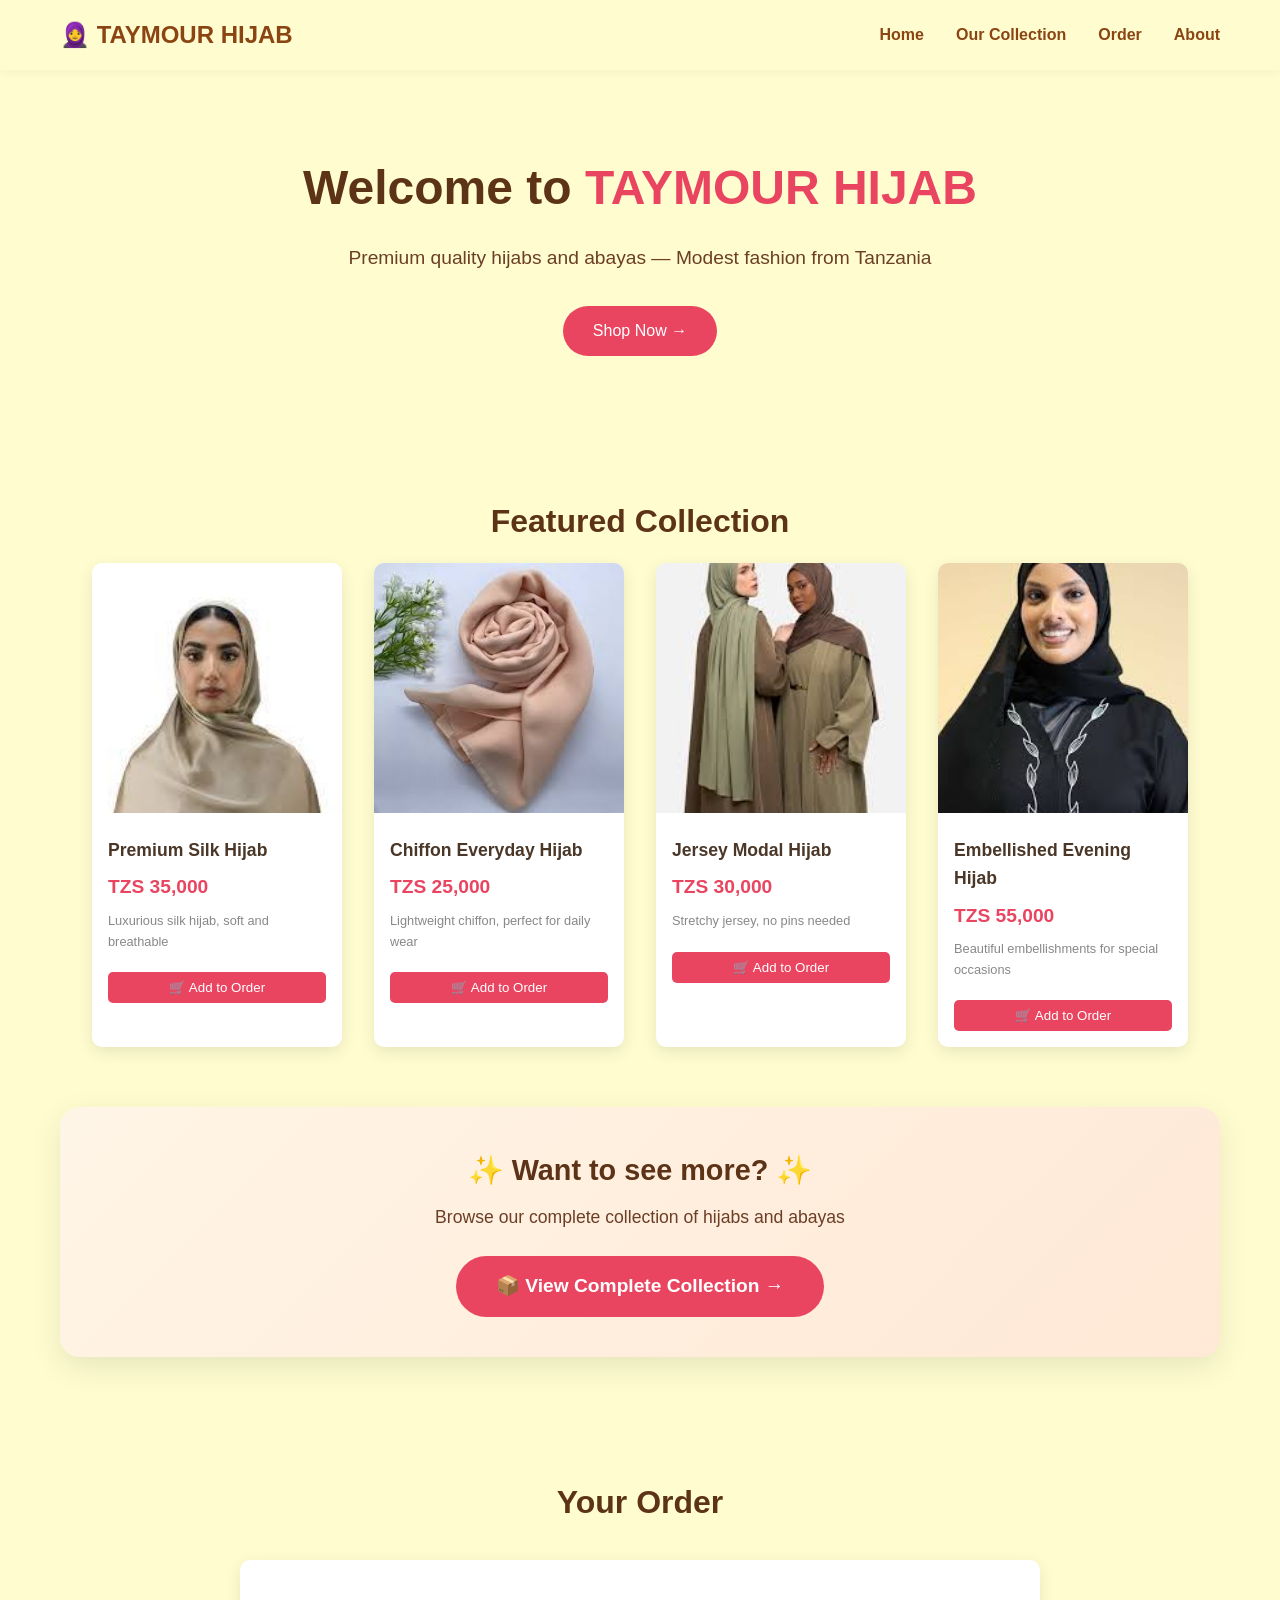
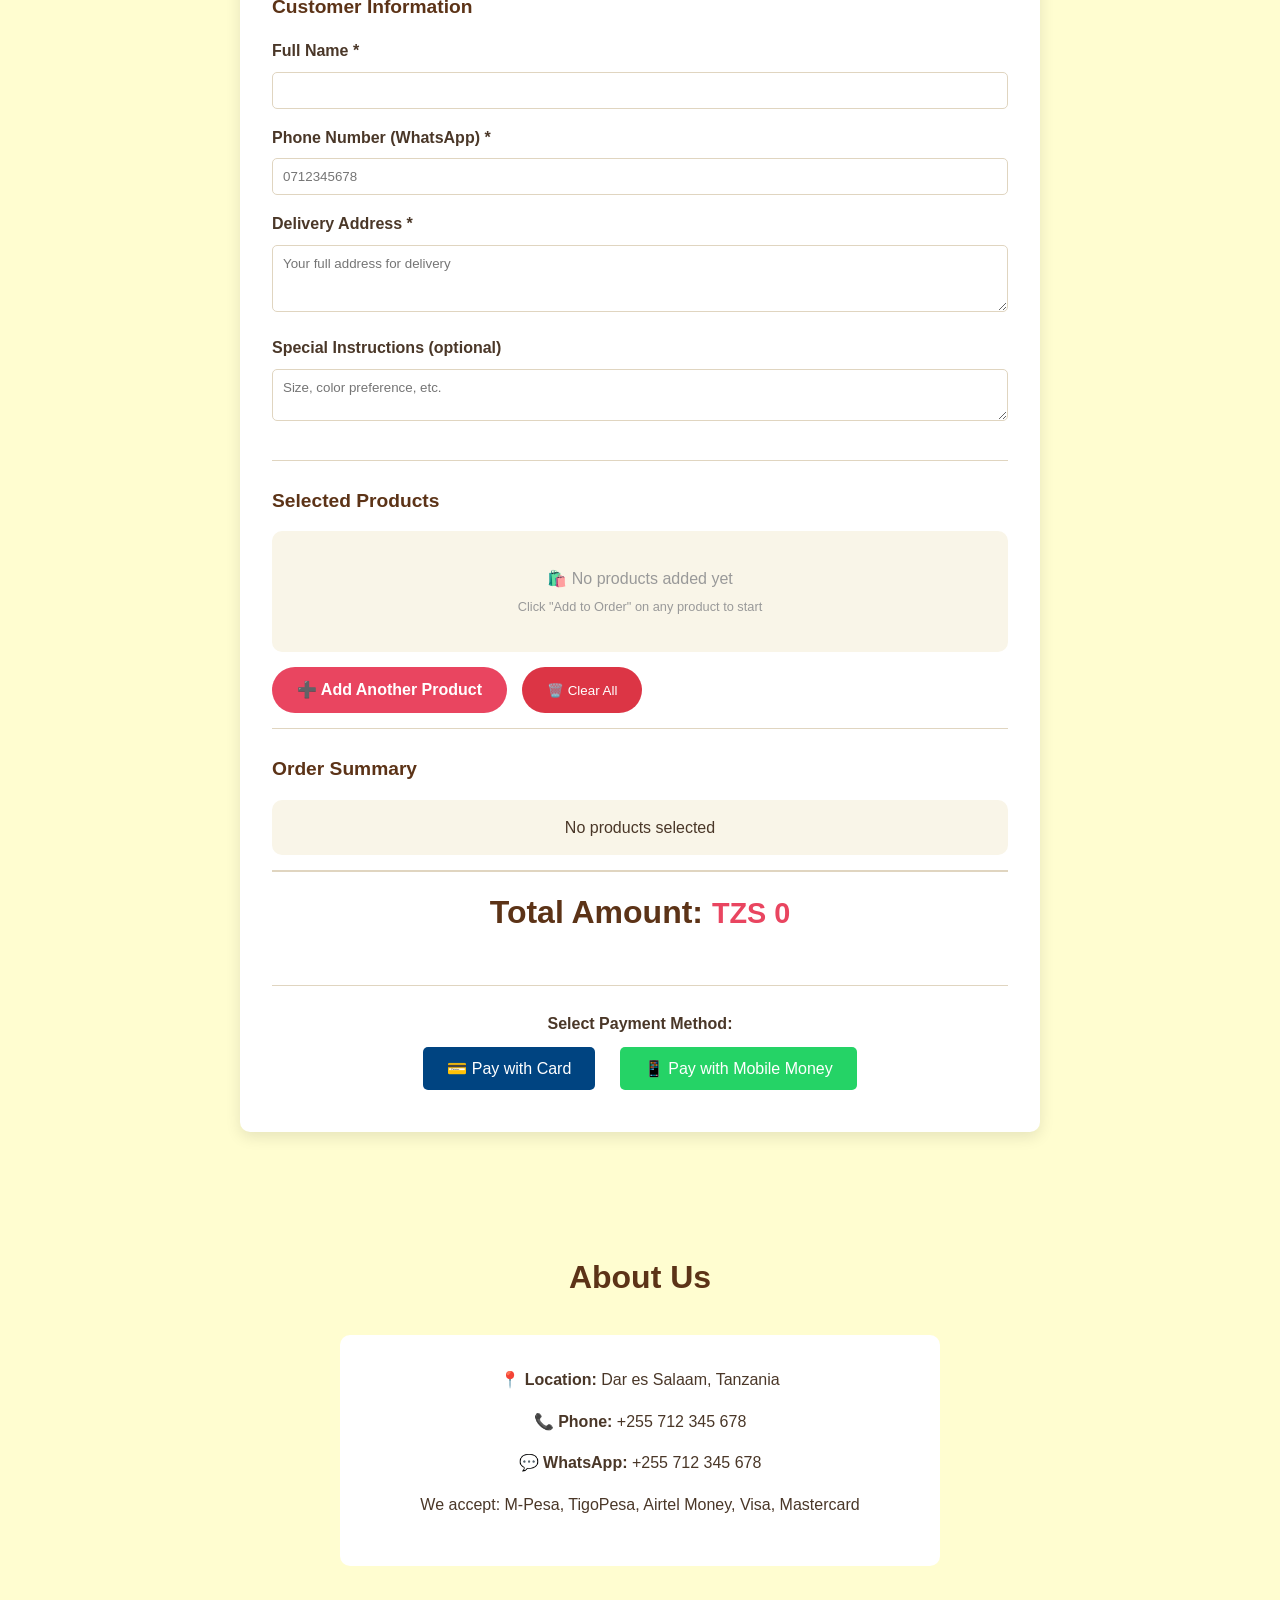
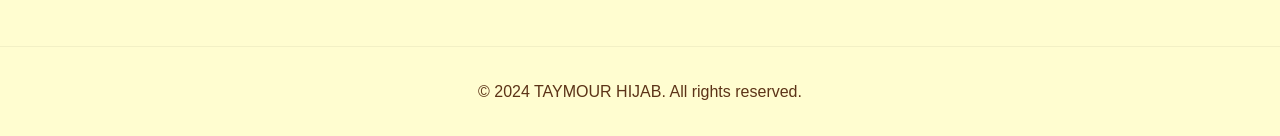
==== index.html @ 764ce85d "Add files via upload Initial upload - TAYMOUR HIJAB website" ====
<!DOCTYPE html>
<html lang="en">
<head>
    <meta charset="UTF-8">
    <meta name="viewport" content="width=device-width, initial-scale=1.0">
    <title>TAYMOUR HIJAB | Premium Hijab & Abaya Collection</title>
    <link rel="stylesheet" href="style.css">
    <!-- Security headers -->
    <meta http-equiv="X-Content-Type-Options" content="nosniff">
    <meta http-equiv="X-Frame-Options" content="DENY">
    <meta name="referrer" content="strict-origin-when-cross-origin">
</head>
<body>

    <nav class="navbar">
        <div class="container">
            <div class="logo">
                <h1>🧕 TAYMOUR HIJAB</h1>
            </div>
            <ul class="nav-links">
                <li><a href="index.html">Home</a></li>
                <li><a href="products.html">Our Collection</a></li>
                <li><a href="#order">Order</a></li>
                <li><a href="#about">About</a></li>
            </ul>
        </div>
    </nav>

    <section id="home" class="hero">
        <div class="container">
            <div class="hero-content">
                <h1>Welcome to <span class="shop-name">TAYMOUR HIJAB</span></h1>
                <p>Premium quality hijabs and abayas — Modest fashion from Tanzania</p>
                <a href="products.html" class="btn-primary">Shop Now →</a>
            </div>
        </div>
    </section>

    <section id="featured" class="products">
        <div class="container">
            <h2>Featured Collection</h2>
            <div class="products-grid" id="productsGrid"></div>
            
            <div class="explore-more-section">
                <div class="explore-more-container">
                    <h3>✨ Want to see more? ✨</h3>
                    <p>Browse our complete collection of hijabs and abayas</p>
                    <a href="products.html" class="btn-explore-large">📦 View Complete Collection →</a>
                </div>
            </div>
        </div>
    </section>

    <section id="order" class="order">
        <div class="container">
            <h2>Your Order</h2>
            <div class="order-container">
                <form id="orderForm" onsubmit="event.preventDefault(); return false;">
                    
                    <div class="form-section">
                        <h3>Customer Information</h3>
                        <div class="form-group">
                            <label>Full Name *</label>
                            <input type="text" id="customerName" required maxlength="100">
                        </div>
                        <div class="form-group">
                            <label>Phone Number (WhatsApp) *</label>
                            <input type="tel" id="customerPhone" placeholder="0712345678" required pattern="[0-9]{10,15}">
                        </div>
                        <div class="form-group">
                            <label>Delivery Address *</label>
                            <textarea id="address" rows="3" placeholder="Your full address for delivery" required maxlength="500"></textarea>
                        </div>
                        <div class="form-group">
                            <label>Special Instructions (optional)</label>
                            <textarea id="notes" rows="2" placeholder="Size, color preference, etc." maxlength="300"></textarea>
                        </div>
                    </div>
                    
                    <div class="form-section">
                        <h3>Selected Products</h3>
                        <div class="products-selector" id="productsSelector">
                            <div class="empty-cart-message">
                                <p>🛍️ No products added yet</p>
                                <p class="small-text">Click "Add to Order" on any product to start</p>
                            </div>
                        </div>
                        <div class="add-more-products-container">
                            <a href="products.html" class="add-more-products-btn">➕ Add Another Product</a>
                            <button type="button" class="clear-order-btn" onclick="clearEntireOrder()">🗑️ Clear All</button>
                        </div>
                    </div>
                    
                    <div class="form-section">
                        <h3>Order Summary</h3>
                        <div id="orderSummary"></div>
                        <div class="grand-total">
                            <h2>Total Amount: <span id="grandTotal">TZS 0</span></h2>
                        </div>
                    </div>
                    
                    <div class="payment-methods">
                        <p><strong>Select Payment Method:</strong></p>
                        <button type="button" onclick="payWithCard()" class="btn-card">💳 Pay with Card</button>
                        <button type="button" onclick="payWithMobileMoney()" class="btn-mobile">📱 Pay with Mobile Money</button>
                    </div>
                </form>
            </div>
        </div>
    </section>

    <section id="about" class="about">
        <div class="container">
            <h2>About Us</h2>
            <div class="about-content">
                <p>📍 <strong>Location:</strong> Dar es Salaam, Tanzania</p>
                <p>📞 <strong>Phone:</strong> +255 712 345 678</p>
                <p>💬 <strong>WhatsApp:</strong> +255 712 345 678</p>
                <p>We accept: M-Pesa, TigoPesa, Airtel Money, Visa, Mastercard</p>
            </div>
        </div>
    </section>

    <footer class="footer">
        <div class="container">
            <p>&copy; 2024 TAYMOUR HIJAB. All rights reserved.</p>
        </div>
    </footer>

    <script src="script.js"></script>
</body>
</html>
---- style.css ----
* {
    margin: 0;
    padding: 0;
    box-sizing: border-box;
}

body {
    background-color: rgb(255, 253, 208);
    font-family: 'Segoe UI', Tahoma, Geneva, Verdana, sans-serif;
    line-height: 1.6;
    color: #4a3728;
}

.container {
    max-width: 1200px;
    margin: 0 auto;
    padding: 0 20px;
}

.navbar {
    background-color: rgb(255, 253, 208);
    padding: 1rem 0;
    position: sticky;
    top: 0;
    box-shadow: 0 2px 10px rgba(0,0,0,0.05);
    z-index: 100;
}

.navbar .container {
    display: flex;
    justify-content: space-between;
    align-items: center;
    flex-wrap: wrap;
}

.logo h1 {
    font-size: 1.5rem;
    color: #8B4513;
}

.nav-links {
    display: flex;
    list-style: none;
    gap: 2rem;
}

.nav-links a {
    color: #8B4513;
    text-decoration: none;
    font-weight: bold;
    transition: color 0.3s;
}

.nav-links a:hover,
.nav-links a.active {
    color: #e94560;
}

.hero {
    text-align: center;
    padding: 80px 20px;
}

.hero h1 {
    font-size: 3rem;
    margin-bottom: 1rem;
    color: #5C3317;
}

.shop-name {
    color: #e94560;
}

.hero p {
    font-size: 1.2rem;
    margin-bottom: 2rem;
    color: #6B3E26;
}

.btn-primary {
    display: inline-block;
    background-color: #e94560;
    color: white;
    padding: 12px 30px;
    text-decoration: none;
    border-radius: 30px;
    transition: transform 0.3s;
    border: none;
    cursor: pointer;
}

.btn-primary:hover {
    transform: scale(1.05);
    background-color: #c7354e;
}

.products, .all-products {
    padding: 60px 20px;
}

.products h2, .page-header h1 {
    text-align: center;
    margin-bottom: 1rem;
    font-size: 2rem;
    color: #5C3317;
}

.page-header p {
    text-align: center;
    color: #6B3E26;
    margin-bottom: 2rem;
}

.products-grid {
    display: flex;
    gap: 2rem;
    justify-content: center;
    flex-wrap: wrap;
}

.product-card {
    background: white;
    border-radius: 10px;
    width: 250px;
    box-shadow: 0 5px 15px rgba(0,0,0,0.1);
    transition: transform 0.3s;
    overflow: hidden;
}

.product-card:hover {
    transform: translateY(-5px);
}

.product-image {
    width: 100%;
    height: 250px;
    object-fit: cover;
}

.product-info {
    padding: 1rem;
}

.product-title {
    font-size: 1.1rem;
    margin-bottom: 0.5rem;
    color: #4a3728;
}

.product-price {
    color: #e94560;
    font-weight: bold;
    font-size: 1.2rem;
    margin-bottom: 0.5rem;
}

.product-desc {
    font-size: 0.8rem;
    color: #888;
    margin-bottom: 10px;
}

.product-btn {
    background-color: #e94560;
    color: white;
    border: none;
    padding: 8px 15px;
    border-radius: 5px;
    cursor: pointer;
    width: 100%;
    margin-top: 10px;
    transition: background-color 0.3s;
}

.product-btn:hover {
    background-color: #c7354e;
}

.explore-more-section {
    margin-top: 60px;
    padding: 40px 20px;
    background: linear-gradient(135deg, #fff5e6 0%, #ffe8d6 100%);
    border-radius: 20px;
    text-align: center;
    box-shadow: 0 10px 30px rgba(0,0,0,0.1);
}

.explore-more-container h3 {
    font-size: 1.8rem;
    color: #5C3317;
    margin-bottom: 10px;
}

.explore-more-container p {
    font-size: 1.1rem;
    color: #6B3E26;
    margin-bottom: 25px;
}

.btn-explore-large {
    display: inline-block;
    background-color: #e94560;
    color: white;
    padding: 15px 40px;
    text-decoration: none;
    border-radius: 50px;
    font-size: 1.2rem;
    font-weight: bold;
    transition: all 0.3s;
}

.btn-explore-large:hover {
    background-color: #c7354e;
    transform: scale(1.05);
}

.order {
    padding: 60px 20px;
}

.order h2 {
    text-align: center;
    margin-bottom: 2rem;
    font-size: 2rem;
    color: #5C3317;
}

.order-container {
    max-width: 800px;
    margin: 0 auto;
    background: white;
    padding: 2rem;
    border-radius: 10px;
    box-shadow: 0 5px 15px rgba(0,0,0,0.1);
}

.form-section {
    margin-bottom: 25px;
    padding-bottom: 15px;
    border-bottom: 1px solid #e0d5c0;
}

.form-section h3 {
    color: #5C3317;
    margin-bottom: 15px;
    font-size: 1.2rem;
}

.form-group {
    margin-bottom: 1rem;
}

.form-group label {
    display: block;
    margin-bottom: 0.5rem;
    font-weight: bold;
    color: #4a3728;
}

.form-group input,
.form-group select,
.form-group textarea {
    width: 100%;
    padding: 10px;
    border: 1px solid #e0d5c0;
    border-radius: 5px;
    font-family: inherit;
}

.products-selector {
    background-color: #f9f5e8;
    padding: 15px;
    border-radius: 10px;
    margin-bottom: 10px;
    min-height: 100px;
}

.empty-cart-message {
    text-align: center;
    color: #999;
    padding: 20px;
}

.empty-cart-message .small-text {
    font-size: 0.8rem;
    margin-top: 5px;
}

.product-info-row {
    display: flex;
    justify-content: space-between;
    align-items: center;
    padding: 12px;
    background: white;
    border-radius: 8px;
    margin-bottom: 10px;
    flex-wrap: wrap;
    gap: 10px;
}

.product-name {
    font-weight: bold;
    color: #4a3728;
    flex: 2;
    min-width: 150px;
}

.product-controls {
    display: flex;
    align-items: center;
    gap: 8px;
}

.qty-btn {
    background-color: #e94560;
    color: white;
    border: none;
    width: 30px;
    height: 30px;
    border-radius: 5px;
    cursor: pointer;
    font-size: 1.1rem;
}

.qty-btn:hover {
    background-color: #c7354e;
}

.qty-value {
    font-weight: bold;
    min-width: 30px;
    text-align: center;
}

.remove-item-btn {
    background-color: #dc3545;
    color: white;
    border: none;
    padding: 5px 10px;
    border-radius: 5px;
    cursor: pointer;
    font-size: 0.8rem;
}

.remove-item-btn:hover {
    background-color: #c82333;
}

.item-total {
    font-weight: bold;
    color: #e94560;
    min-width: 100px;
    text-align: right;
}

.add-more-products-container {
    display: flex;
    gap: 15px;
    margin-top: 15px;
    flex-wrap: wrap;
}

.add-more-products-btn {
    display: inline-block;
    background-color: #e94560;
    color: white;
    padding: 10px 25px;
    text-decoration: none;
    border-radius: 30px;
    font-weight: bold;
}

.add-more-products-btn:hover {
    background-color: #c7354e;
}

.clear-order-btn {
    background-color: #dc3545;
    color: white;
    border: none;
    padding: 10px 25px;
    border-radius: 30px;
    cursor: pointer;
}

#orderSummary {
    background-color: #f9f5e8;
    padding: 15px;
    border-radius: 10px;
    margin: 10px 0;
}

.summary-item {
    display: flex;
    justify-content: space-between;
    padding: 8px 0;
    border-bottom: 1px solid #e0d5c0;
}

.summary-product-name {
    font-weight: bold;
    color: #4a3728;
}

.summary-product-details {
    color: #666;
    font-size: 0.9rem;
}

.summary-product-price {
    color: #e94560;
    font-weight: bold;
}

.grand-total {
    text-align: right;
    margin-top: 15px;
    padding-top: 15px;
    border-top: 2px solid #e0d5c0;
}

#grandTotal {
    color: #e94560;
    font-size: 1.8rem;
}

.payment-methods {
    text-align: center;
    margin-top: 1.5rem;
}

.btn-card, .btn-mobile {
    padding: 12px 24px;
    margin: 10px;
    border: none;
    border-radius: 5px;
    cursor: pointer;
    font-size: 1rem;
}

.btn-card {
    background-color: #004481;
    color: white;
}

.btn-mobile {
    background-color: #25D366;
    color: white;
}

.about {
    padding: 60px 20px;
}

.about h2 {
    text-align: center;
    margin-bottom: 2rem;
    font-size: 2rem;
    color: #5C3317;
}

.about-content {
    text-align: center;
    max-width: 600px;
    margin: 0 auto;
    background: white;
    padding: 2rem;
    border-radius: 10px;
}

.about-content p {
    margin-bottom: 1rem;
}

.page-header {
    text-align: center;
    padding: 60px 20px 30px 20px;
}

.current-order-status {
    background-color: #e94560;
    color: white;
    padding: 10px 20px;
    border-radius: 50px;
    display: inline-block;
    margin: 15px auto;
}

.back-to-order {
    margin-top: 20px;
}

.btn-back-order {
    display: inline-block;
    background-color: #e94560;
    color: white;
    padding: 10px 25px;
    text-decoration: none;
    border-radius: 30px;
}

.cta-section {
    padding: 60px 20px;
    text-align: center;
}

.cta-content {
    background: linear-gradient(135deg, #fff5e6 0%, #ffe8d6 100%);
    padding: 40px;
    border-radius: 20px;
}

.cart-notification {
    position: fixed;
    top: 20px;
    right: 20px;
    z-index: 1000;
    transform: translateX(400px);
    transition: transform 0.3s ease;
}

.cart-notification.show {
    transform: translateX(0);
}

.notification-content {
    background-color: #e94560;
    color: white;
    padding: 12px 24px;
    border-radius: 50px;
    box-shadow: 0 5px 15px rgba(0,0,0,0.2);
    font-weight: bold;
}

.highlight-pulse {
    animation: pulse 0.5s ease;
}

@keyframes pulse {
    0% { box-shadow: 0 0 0 0 rgba(233, 69, 96, 0.4); }
    70% { box-shadow: 0 0 0 20px rgba(233, 69, 96, 0); }
    100% { box-shadow: 0 0 0 0 rgba(233, 69, 96, 0); }
}

.footer {
    background-color: rgb(255, 253, 208);
    text-align: center;
    padding: 2rem;
    color: #5C3317;
    margin-top: 20px;
    border-top: 1px solid rgba(0,0,0,0.05);
}

@media (max-width: 768px) {
    .navbar .container {
        flex-direction: column;
        gap: 1rem;
    }
    
    .nav-links {
        gap: 1rem;
        flex-wrap: wrap;
        justify-content: center;
    }
    
    .hero {
        padding: 60px 20px;
    }
    
    .hero h1 {
        font-size: 2rem;
    }
    
    .product-info-row {
        flex-direction: column;
        align-items: stretch;
    }
    
    .product-controls {
        justify-content: center;
    }
    
    .item-total {
        text-align: center;
    }
    
    .grand-total {
        text-align: center;
    }
    
    .btn-card, .btn-mobile {
        display: block;
        width: 100%;
        margin: 10px 0;
    }
    
    .products-grid {
        gap: 1rem;
    }
    
    .product-card {
        width: 200px;
    }
    
    .product-image {
        height: 200px;
    }
}

@media (max-width: 480px) {
    .product-card {
        width: 100%;
        max-width: 280px;
    }
    
    .order-container, .about-content {
        padding: 1.5rem;
    }
    
    .hero h1 {
        font-size: 1.5rem;
    }
}
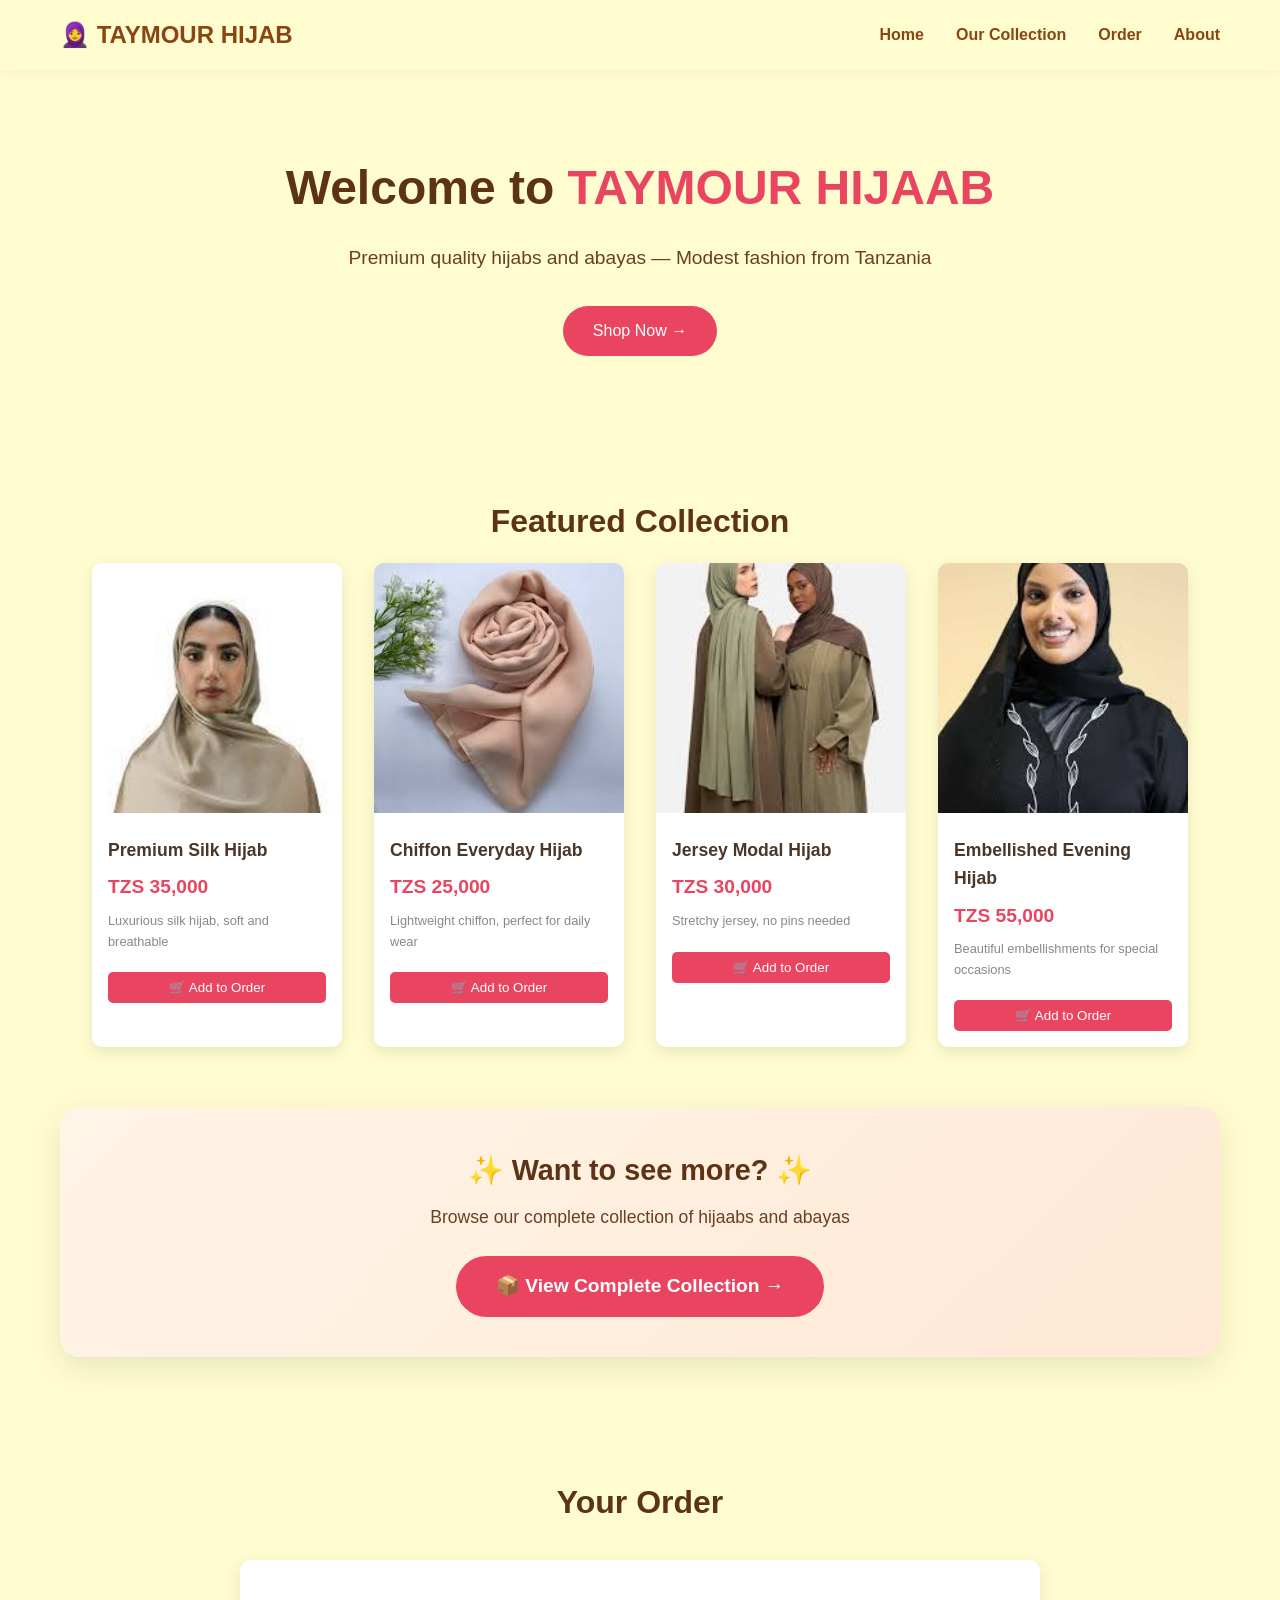
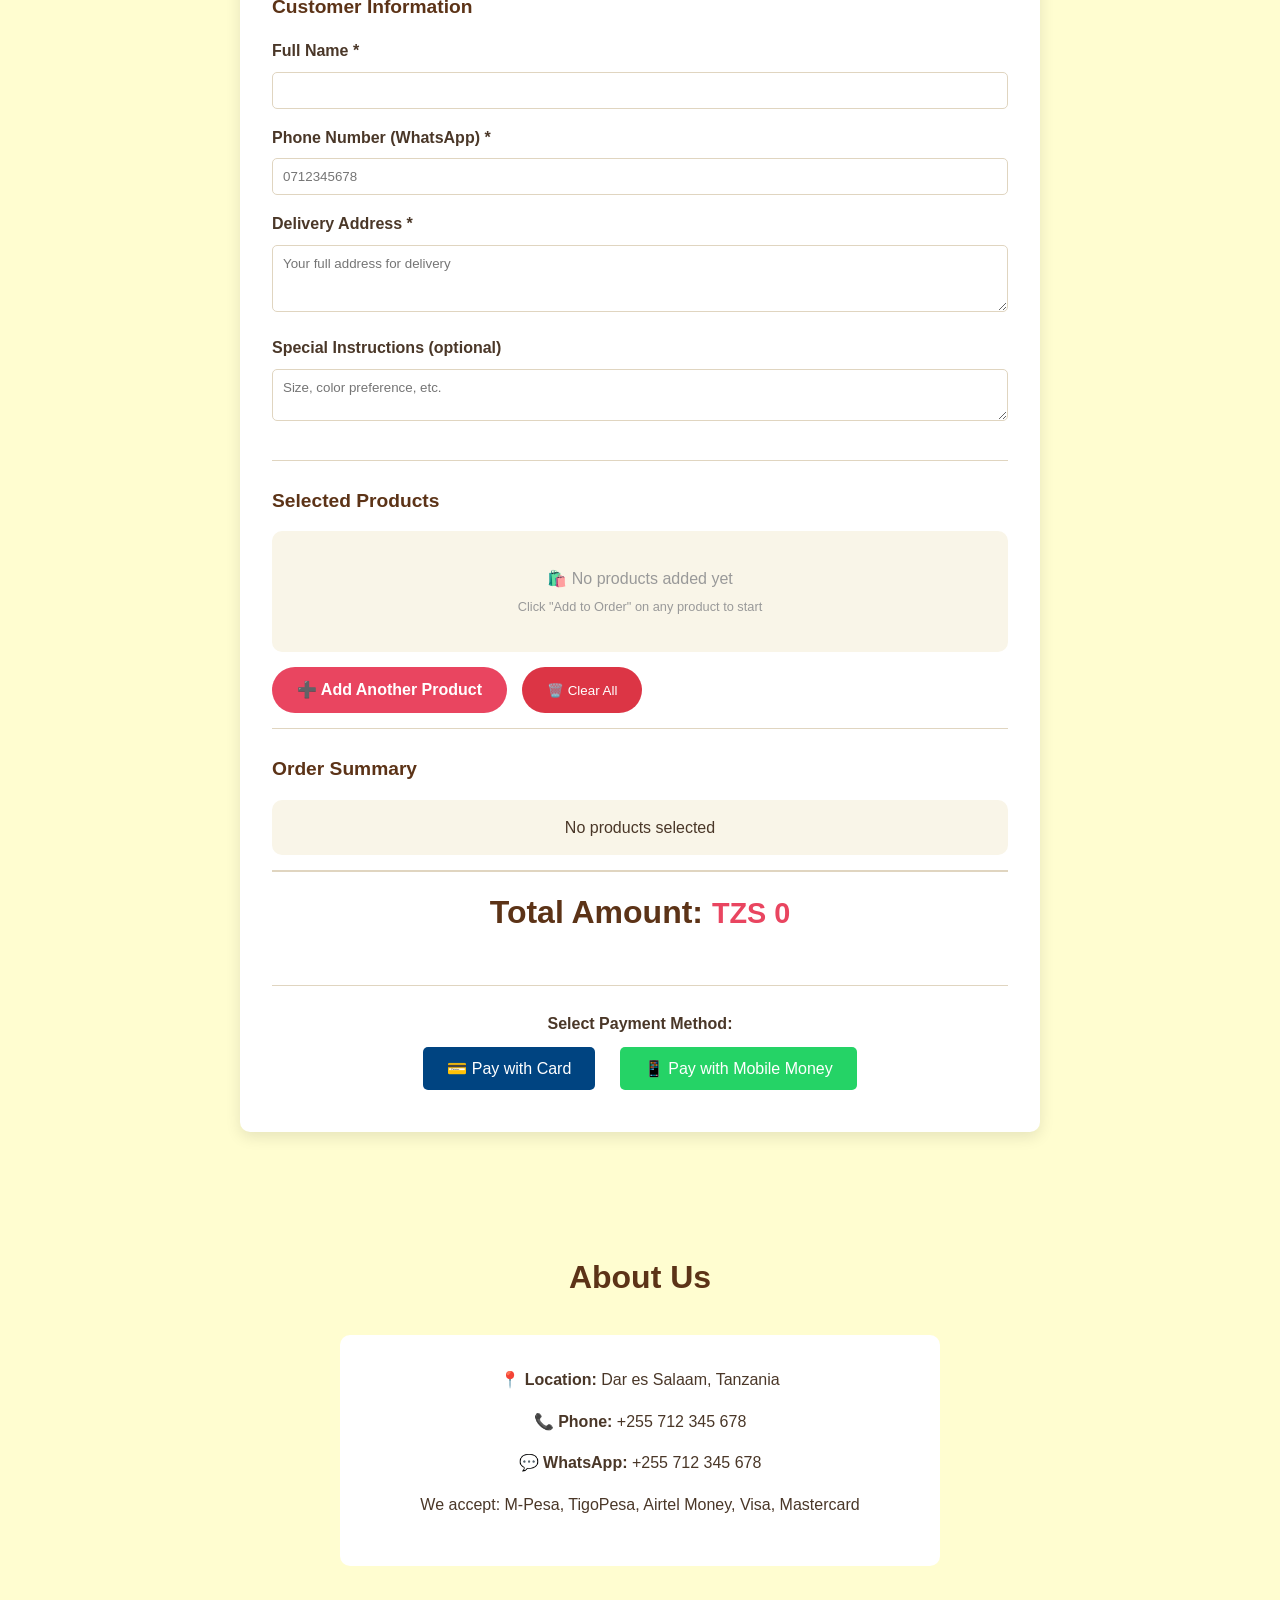
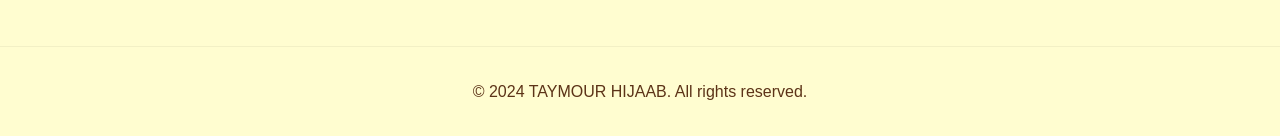
==== commit decfec71: "Update index.html" ====
--- a/index.html
+++ b/index.html
@@ -3,7 +3,7 @@
 <head>
     <meta charset="UTF-8">
     <meta name="viewport" content="width=device-width, initial-scale=1.0">
-    <title>TAYMOUR HIJAB | Premium Hijab & Abaya Collection</title>
+    <title>TAYMOUR HIJAAB | Premium Hijaab & Abaya Collection</title>
     <link rel="stylesheet" href="style.css">
     <!-- Security headers -->
     <meta http-equiv="X-Content-Type-Options" content="nosniff">
@@ -29,7 +29,7 @@
     <section id="home" class="hero">
         <div class="container">
             <div class="hero-content">
-                <h1>Welcome to <span class="shop-name">TAYMOUR HIJAB</span></h1>
+                <h1>Welcome to <span class="shop-name">TAYMOUR HIJAAB</span></h1>
                 <p>Premium quality hijabs and abayas — Modest fashion from Tanzania</p>
                 <a href="products.html" class="btn-primary">Shop Now →</a>
             </div>
@@ -44,7 +44,7 @@
             <div class="explore-more-section">
                 <div class="explore-more-container">
                     <h3>✨ Want to see more? ✨</h3>
-                    <p>Browse our complete collection of hijabs and abayas</p>
+                    <p>Browse our complete collection of hijaabs and abayas</p>
                     <a href="products.html" class="btn-explore-large">📦 View Complete Collection →</a>
                 </div>
             </div>
@@ -123,10 +123,10 @@
 
     <footer class="footer">
         <div class="container">
-            <p>&copy; 2024 TAYMOUR HIJAB. All rights reserved.</p>
+            <p>&copy; 2024 TAYMOUR HIJAAB. All rights reserved.</p>
         </div>
     </footer>
 
     <script src="script.js"></script>
 </body>
-</html>+</html>
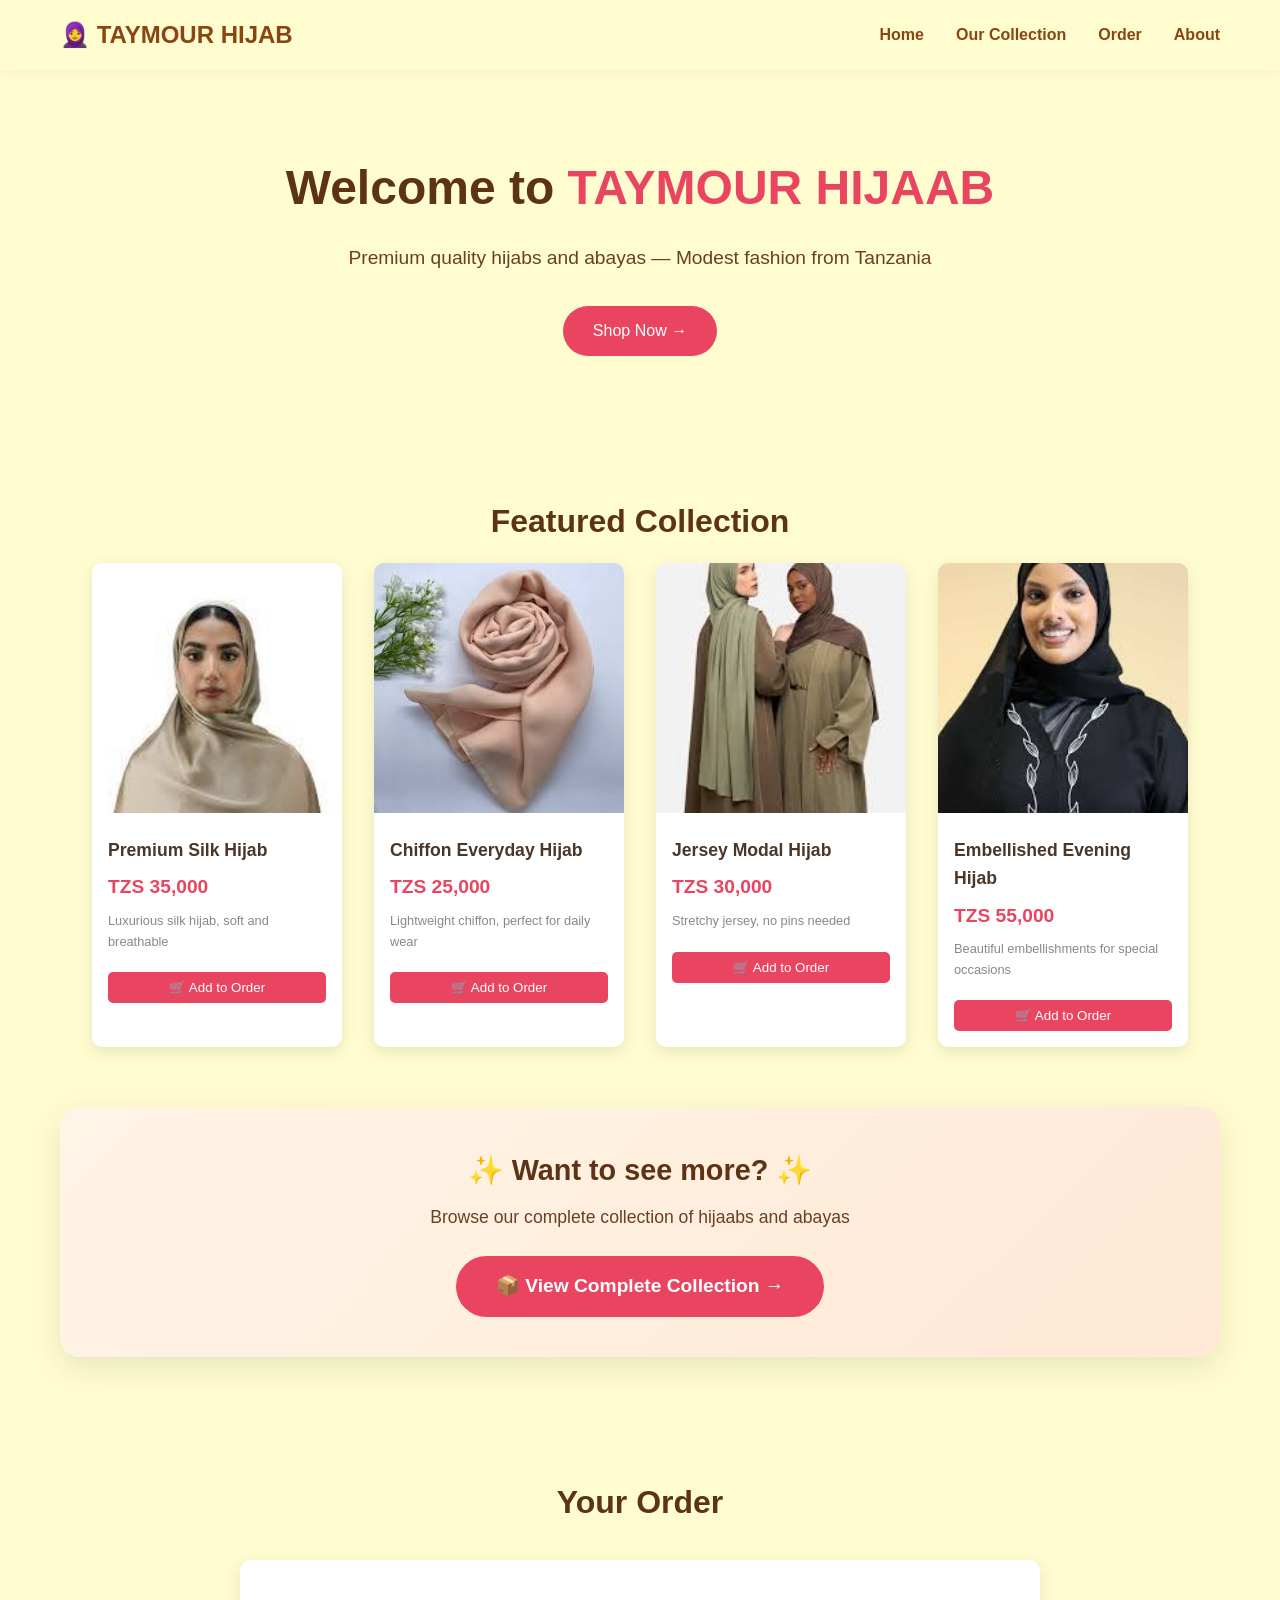
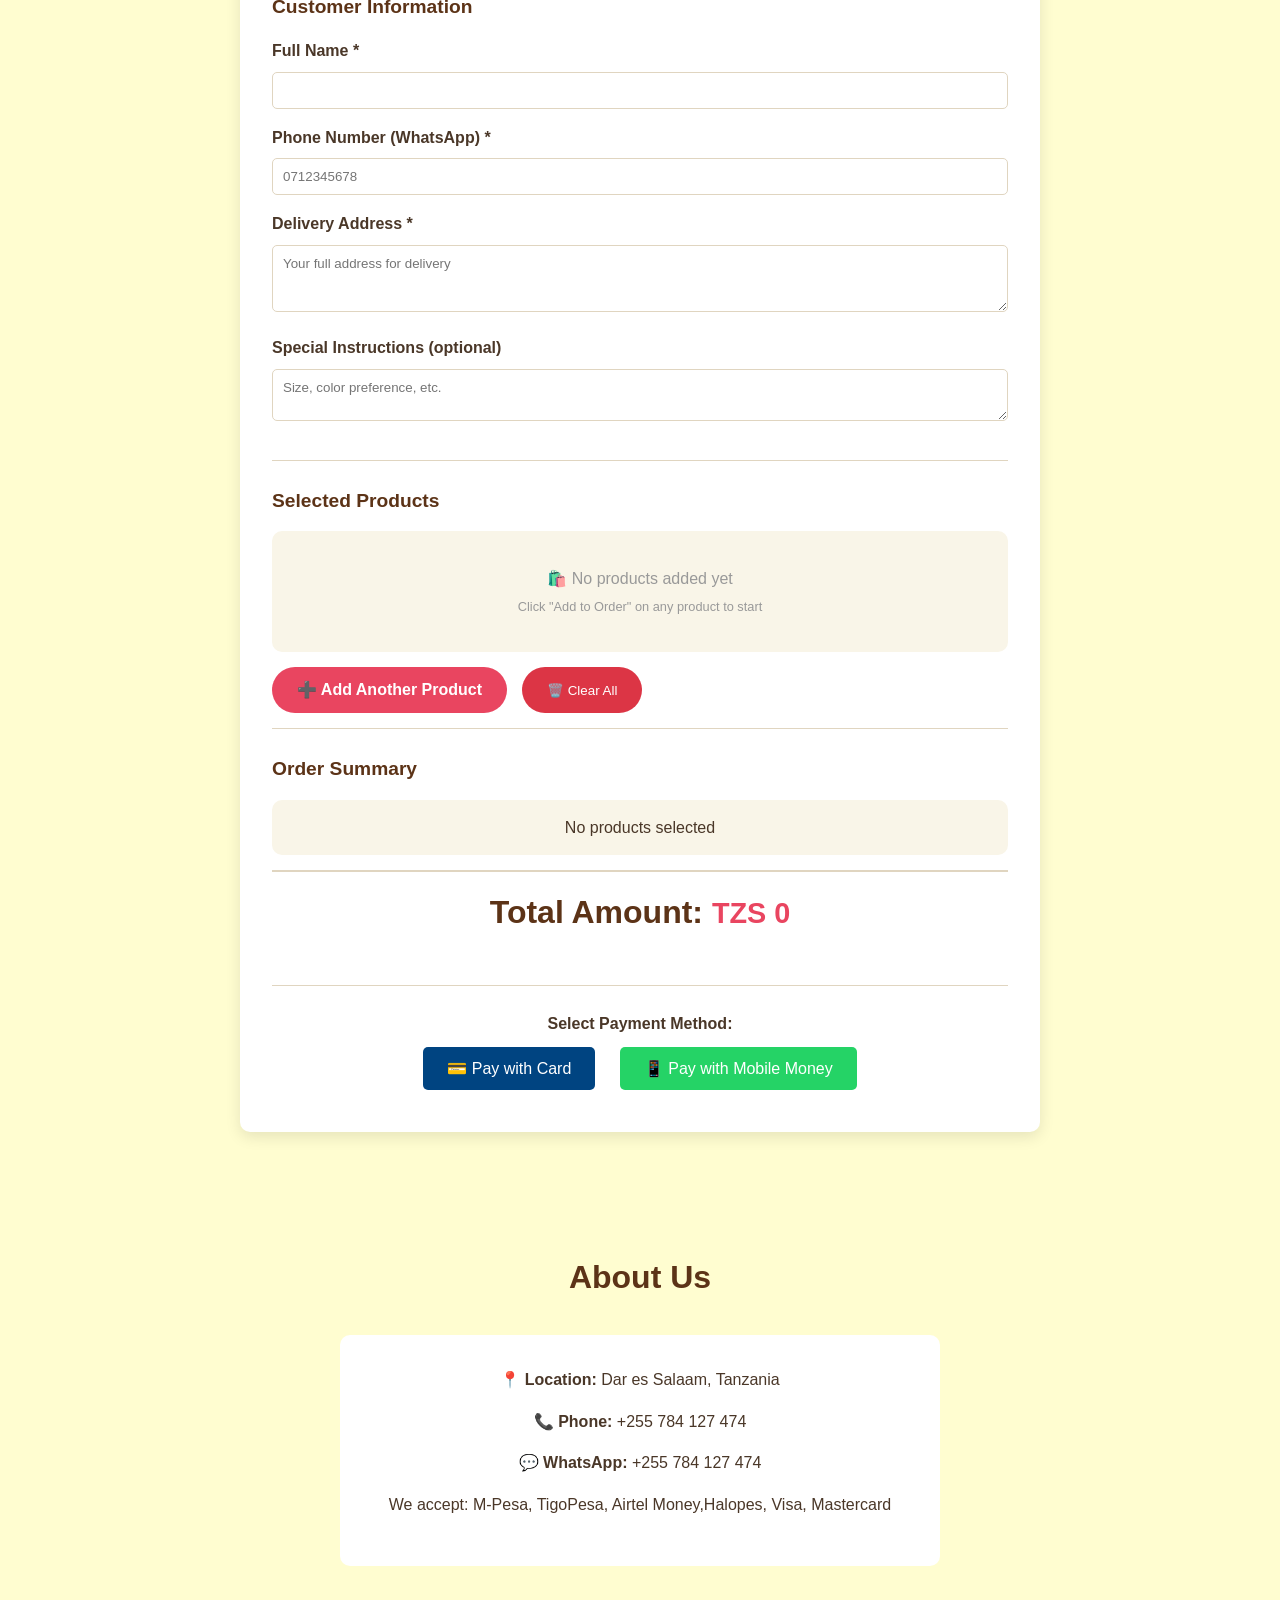
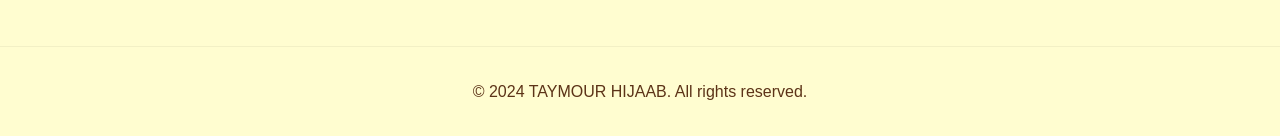
==== commit e07fa1d8: "Update index.html" ====
--- a/index.html
+++ b/index.html
@@ -114,9 +114,9 @@
             <h2>About Us</h2>
             <div class="about-content">
                 <p>📍 <strong>Location:</strong> Dar es Salaam, Tanzania</p>
-                <p>📞 <strong>Phone:</strong> +255 712 345 678</p>
-                <p>💬 <strong>WhatsApp:</strong> +255 712 345 678</p>
-                <p>We accept: M-Pesa, TigoPesa, Airtel Money, Visa, Mastercard</p>
+                <p>📞 <strong>Phone:</strong> +255 784 127 474</p>
+                <p>💬 <strong>WhatsApp:</strong> +255 784 127 474</p>
+                <p>We accept: M-Pesa, TigoPesa, Airtel Money,Halopes, Visa, Mastercard</p>
             </div>
         </div>
     </section>
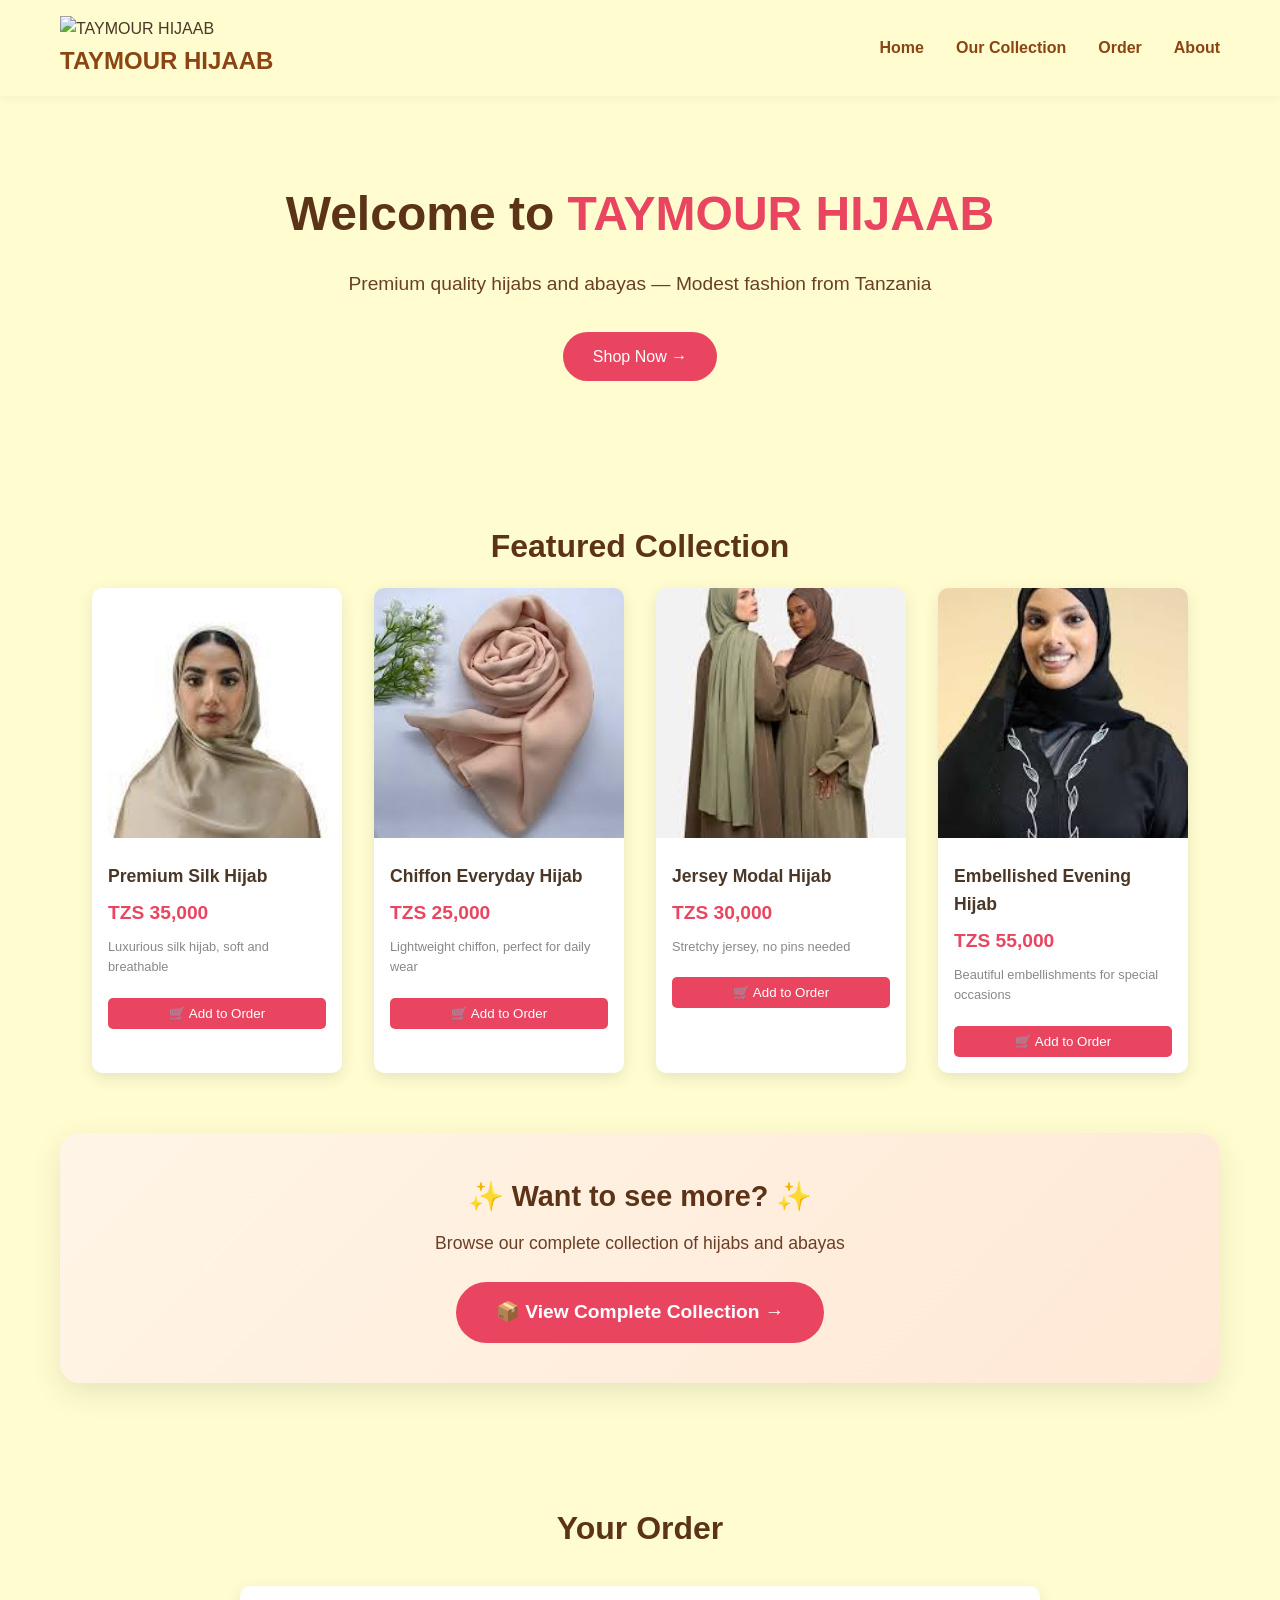
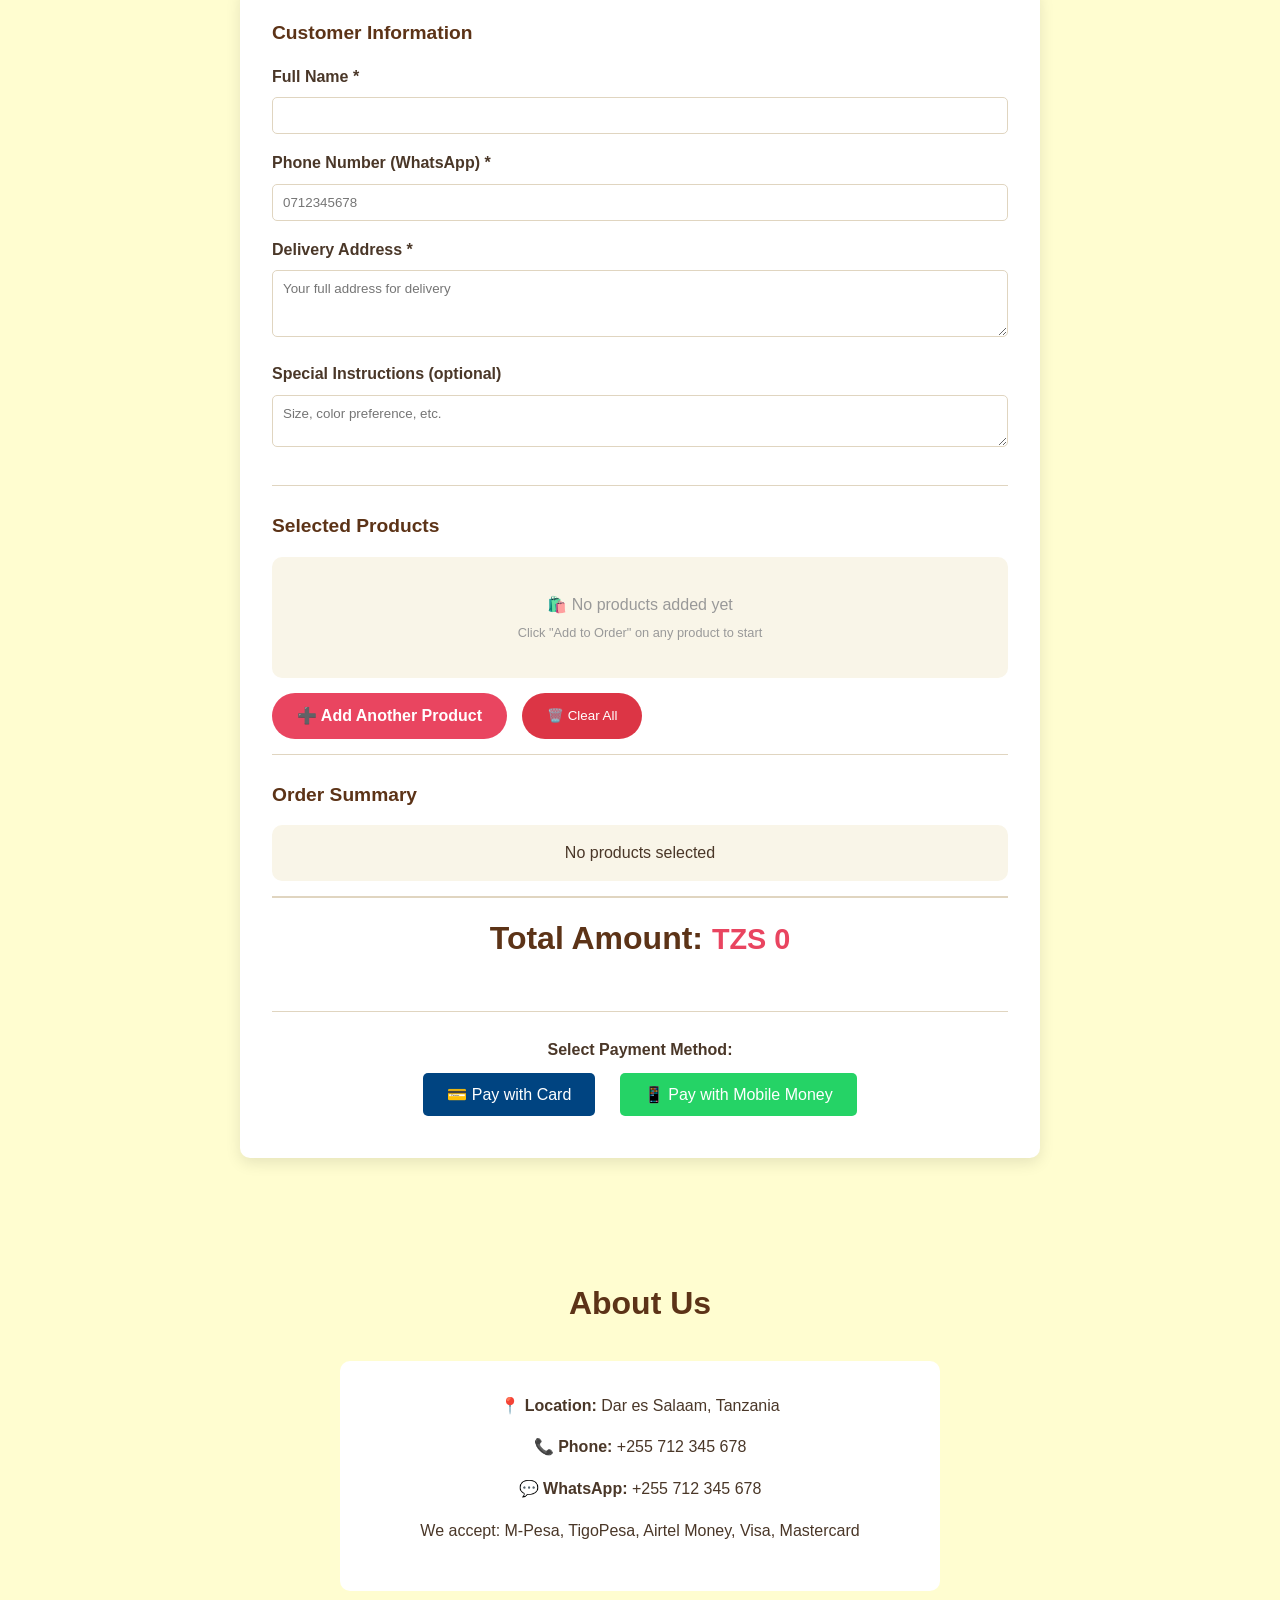
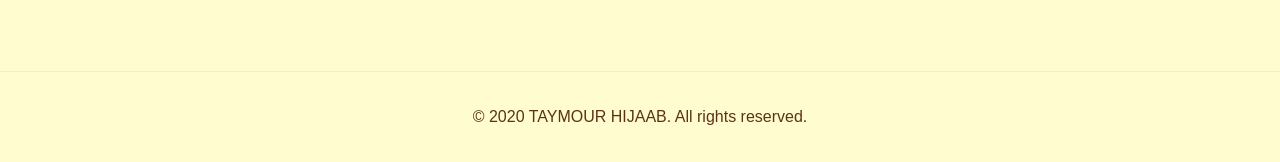
==== commit 0358e459: "Update index.html" ====
--- a/index.html
+++ b/index.html
@@ -3,7 +3,14 @@
 <head>
     <meta charset="UTF-8">
     <meta name="viewport" content="width=device-width, initial-scale=1.0">
-    <title>TAYMOUR HIJAAB | Premium Hijaab & Abaya Collection</title>
+    <title>TAYMOUR HIJAB | Premium Hijab & Abaya Collection</title>
+	<!-- Multiple favicon options - one will work -->
+<link rel="icon" type="image/png" href="images/favicon.png">
+<link rel="icon" type="image/png" href="/images/favicon.png">
+<link rel="icon" type="image/png" href="./images/favicon.png">
+<link rel="icon" type="image/png" href="../images/favicon.png">
+<link rel="icon" type="image/x-icon" href="favicon.ico">
+<link rel="shortcut icon" href="images/favicon.png">
     <link rel="stylesheet" href="style.css">
     <!-- Security headers -->
     <meta http-equiv="X-Content-Type-Options" content="nosniff">
@@ -15,9 +22,10 @@
     <nav class="navbar">
         <div class="container">
             <div class="logo">
-                <h1>🧕 TAYMOUR HIJAB</h1>
-            </div>
-            <ul class="nav-links">
+    <img src="images/favicon.png" alt="TAYMOUR HIJAAB" class="logo-image">
+    <h1>TAYMOUR HIJAAB</h1>
+</div>            
+<ul class="nav-links">
                 <li><a href="index.html">Home</a></li>
                 <li><a href="products.html">Our Collection</a></li>
                 <li><a href="#order">Order</a></li>
@@ -44,7 +52,7 @@
             <div class="explore-more-section">
                 <div class="explore-more-container">
                     <h3>✨ Want to see more? ✨</h3>
-                    <p>Browse our complete collection of hijaabs and abayas</p>
+                    <p>Browse our complete collection of hijabs and abayas</p>
                     <a href="products.html" class="btn-explore-large">📦 View Complete Collection →</a>
                 </div>
             </div>
@@ -114,16 +122,16 @@
             <h2>About Us</h2>
             <div class="about-content">
                 <p>📍 <strong>Location:</strong> Dar es Salaam, Tanzania</p>
-                <p>📞 <strong>Phone:</strong> +255 784 127 474</p>
-                <p>💬 <strong>WhatsApp:</strong> +255 784 127 474</p>
-                <p>We accept: M-Pesa, TigoPesa, Airtel Money,Halopes, Visa, Mastercard</p>
+                <p>📞 <strong>Phone:</strong> +255 712 345 678</p>
+                <p>💬 <strong>WhatsApp:</strong> +255 712 345 678</p>
+                <p>We accept: M-Pesa, TigoPesa, Airtel Money, Visa, Mastercard</p>
             </div>
         </div>
     </section>
 
     <footer class="footer">
         <div class="container">
-            <p>&copy; 2024 TAYMOUR HIJAAB. All rights reserved.</p>
+            <p>&copy; 2020 TAYMOUR HIJAAB. All rights reserved.</p>
         </div>
     </footer>
 
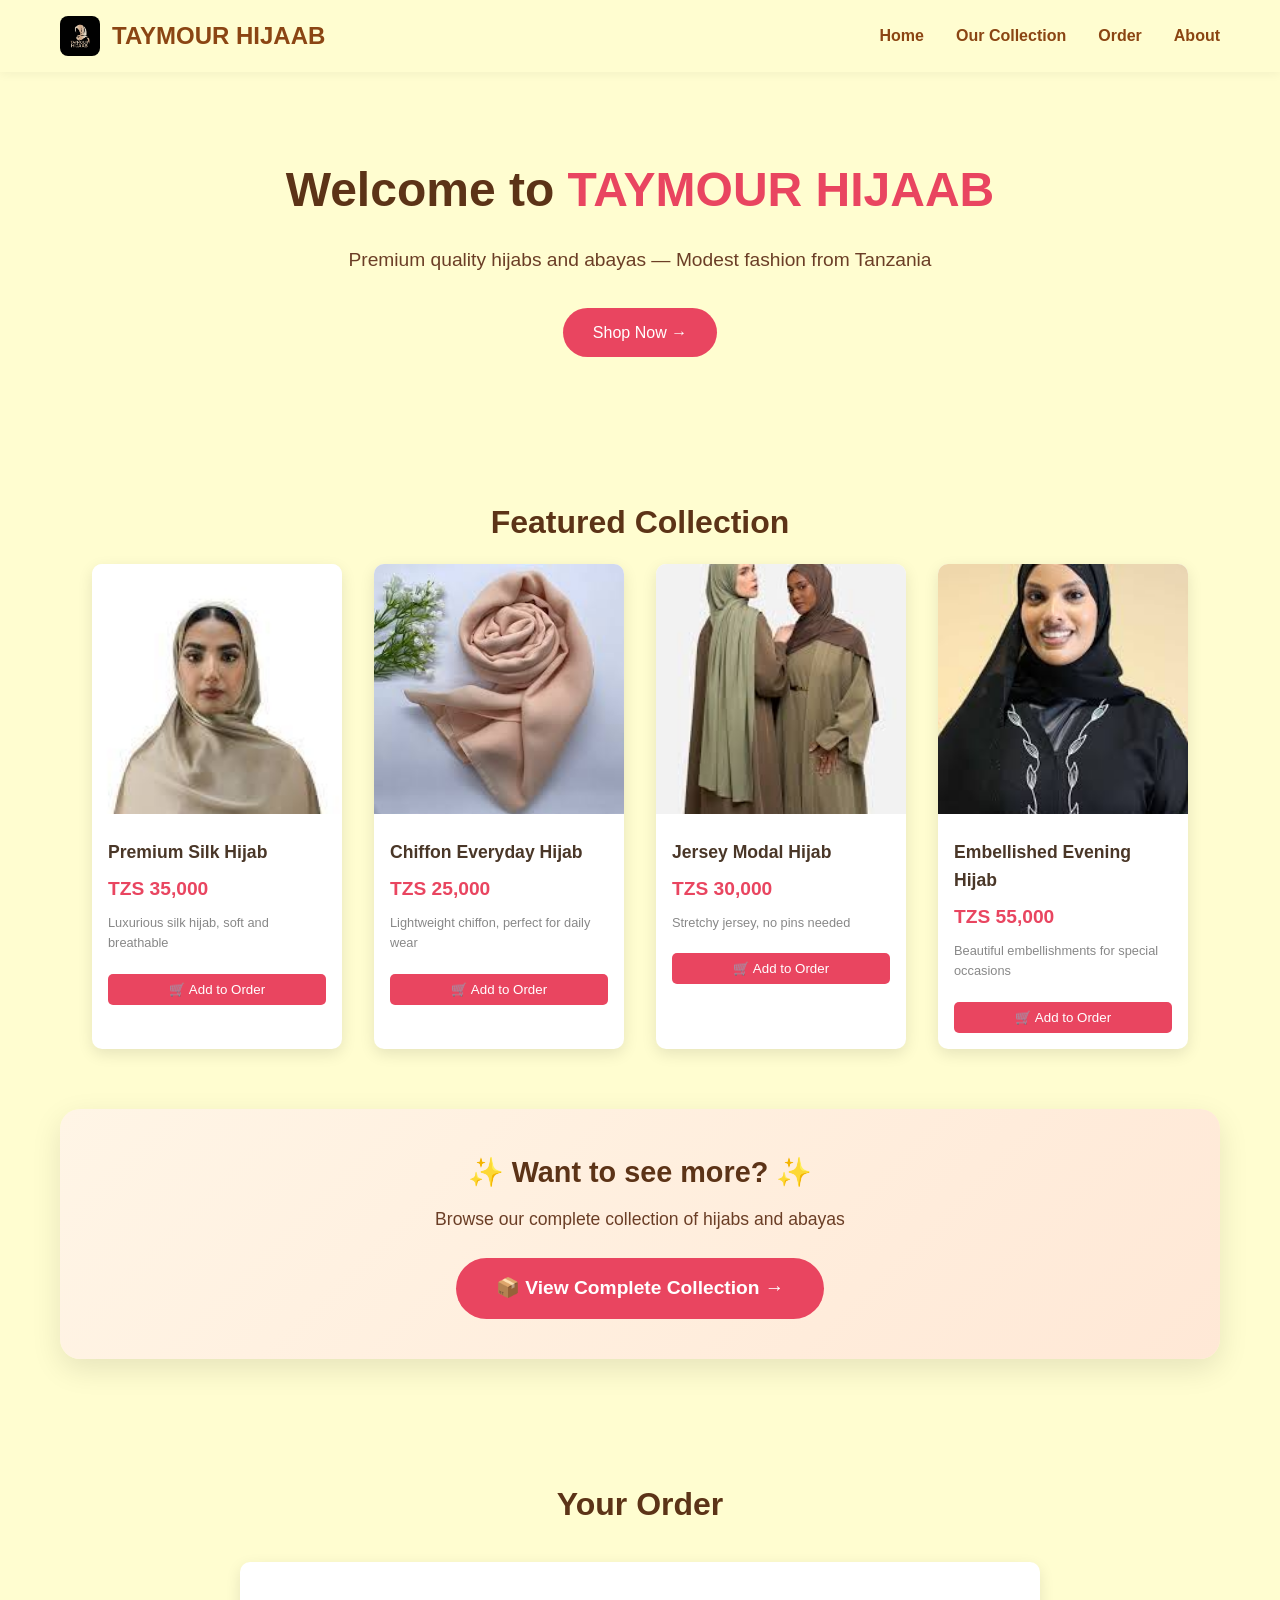
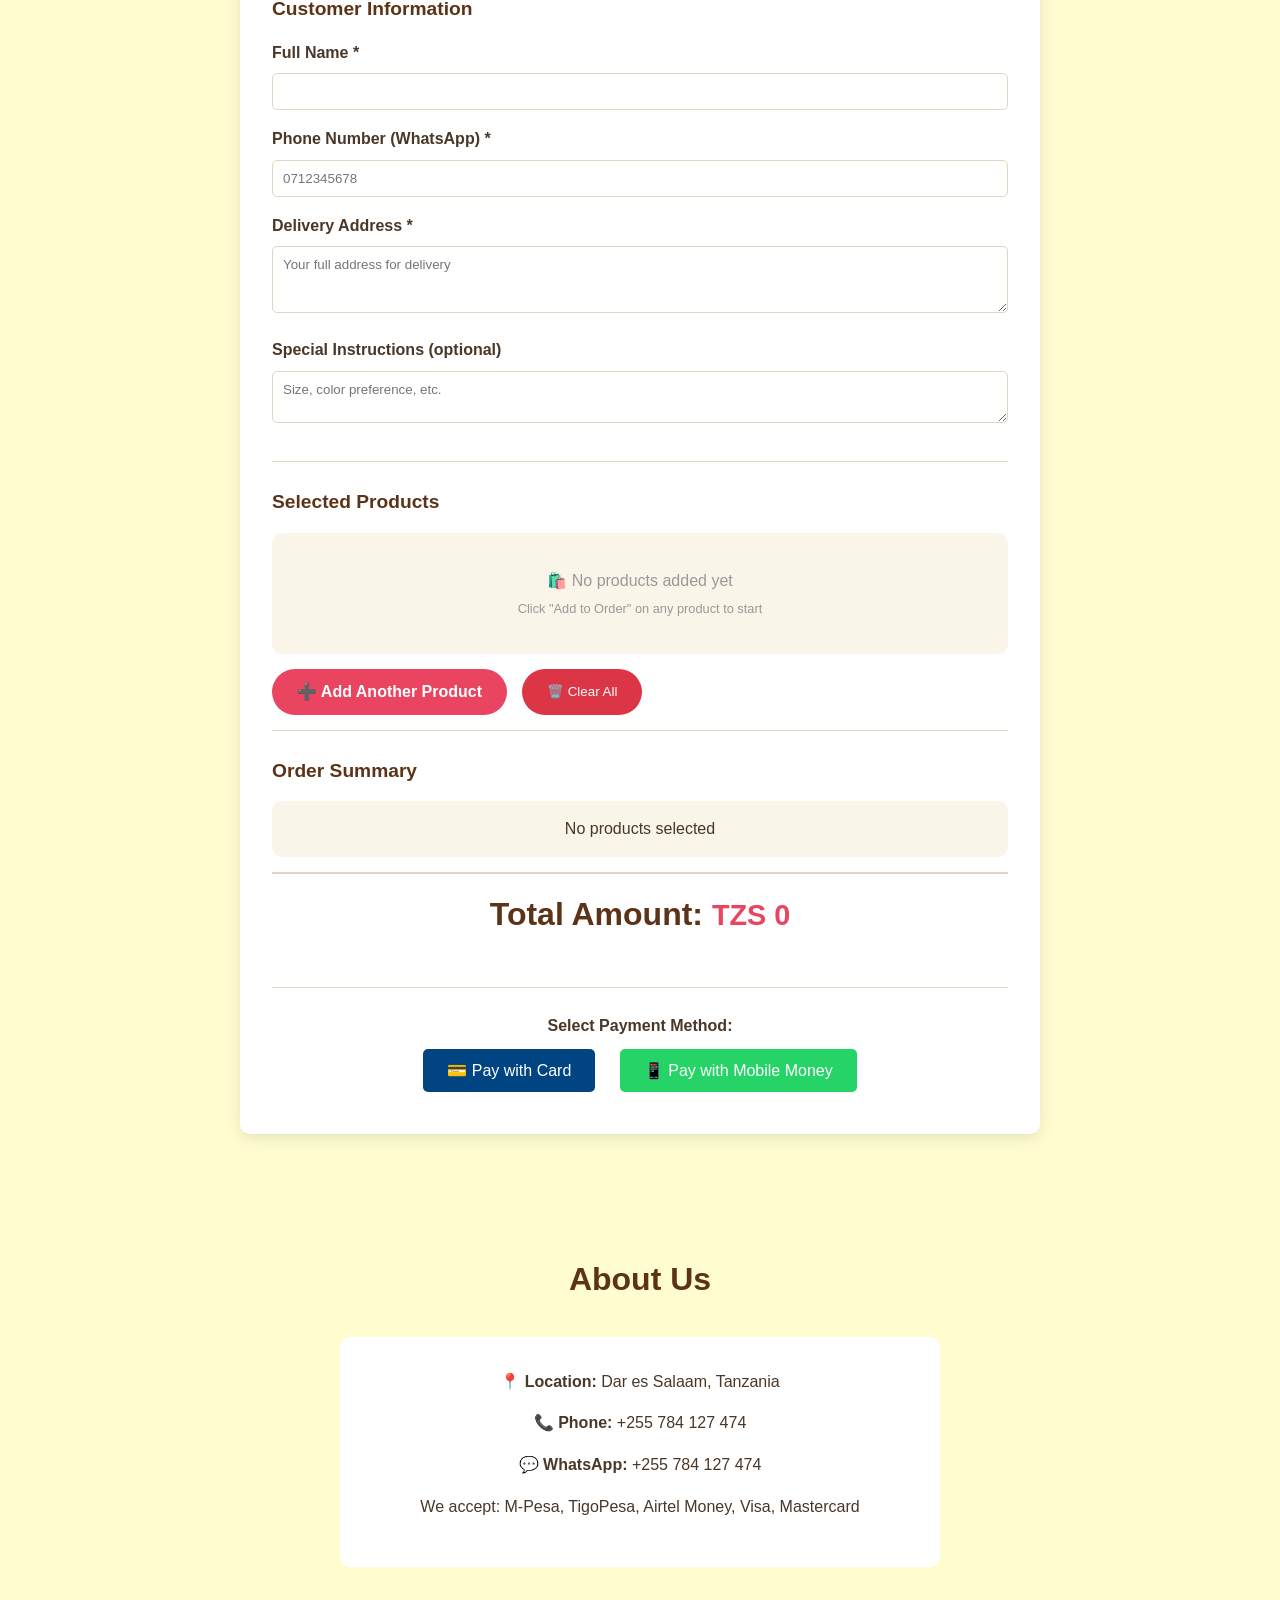
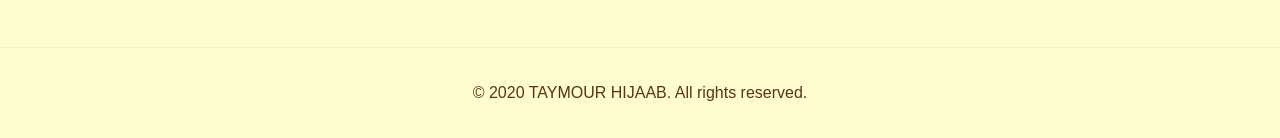
==== commit 944b1d11: "Update index.html" ====
--- a/index.html
+++ b/index.html
@@ -122,8 +122,8 @@
             <h2>About Us</h2>
             <div class="about-content">
                 <p>📍 <strong>Location:</strong> Dar es Salaam, Tanzania</p>
-                <p>📞 <strong>Phone:</strong> +255 712 345 678</p>
-                <p>💬 <strong>WhatsApp:</strong> +255 712 345 678</p>
+                <p>📞 <strong>Phone:</strong> +255 784 127 474 </p>
+                <p>💬 <strong>WhatsApp:</strong> +255 784 127 474</p>
                 <p>We accept: M-Pesa, TigoPesa, Airtel Money, Visa, Mastercard</p>
             </div>
         </div>
--- a/style.css
+++ b/style.css
@@ -620,4 +620,35 @@
     .hero h1 {
         font-size: 1.5rem;
     }
-}+}
+/* Logo with Image */
+.logo {
+    display: flex;
+    align-items: center;
+    gap: 12px;
+}
+
+.logo-image {
+    width: 40px;
+    height: 40px;
+    object-fit: contain;
+    border-radius: 8px;
+}
+
+.logo h1 {
+    font-size: 1.5rem;
+    color: #8B4513;
+    margin: 0;
+}
+
+/* Responsive for mobile */
+@media (max-width: 768px) {
+    .logo-image {
+        width: 30px;
+        height: 30px;
+    }
+    
+    .logo h1 {
+        font-size: 1.2rem;
+    }
+}
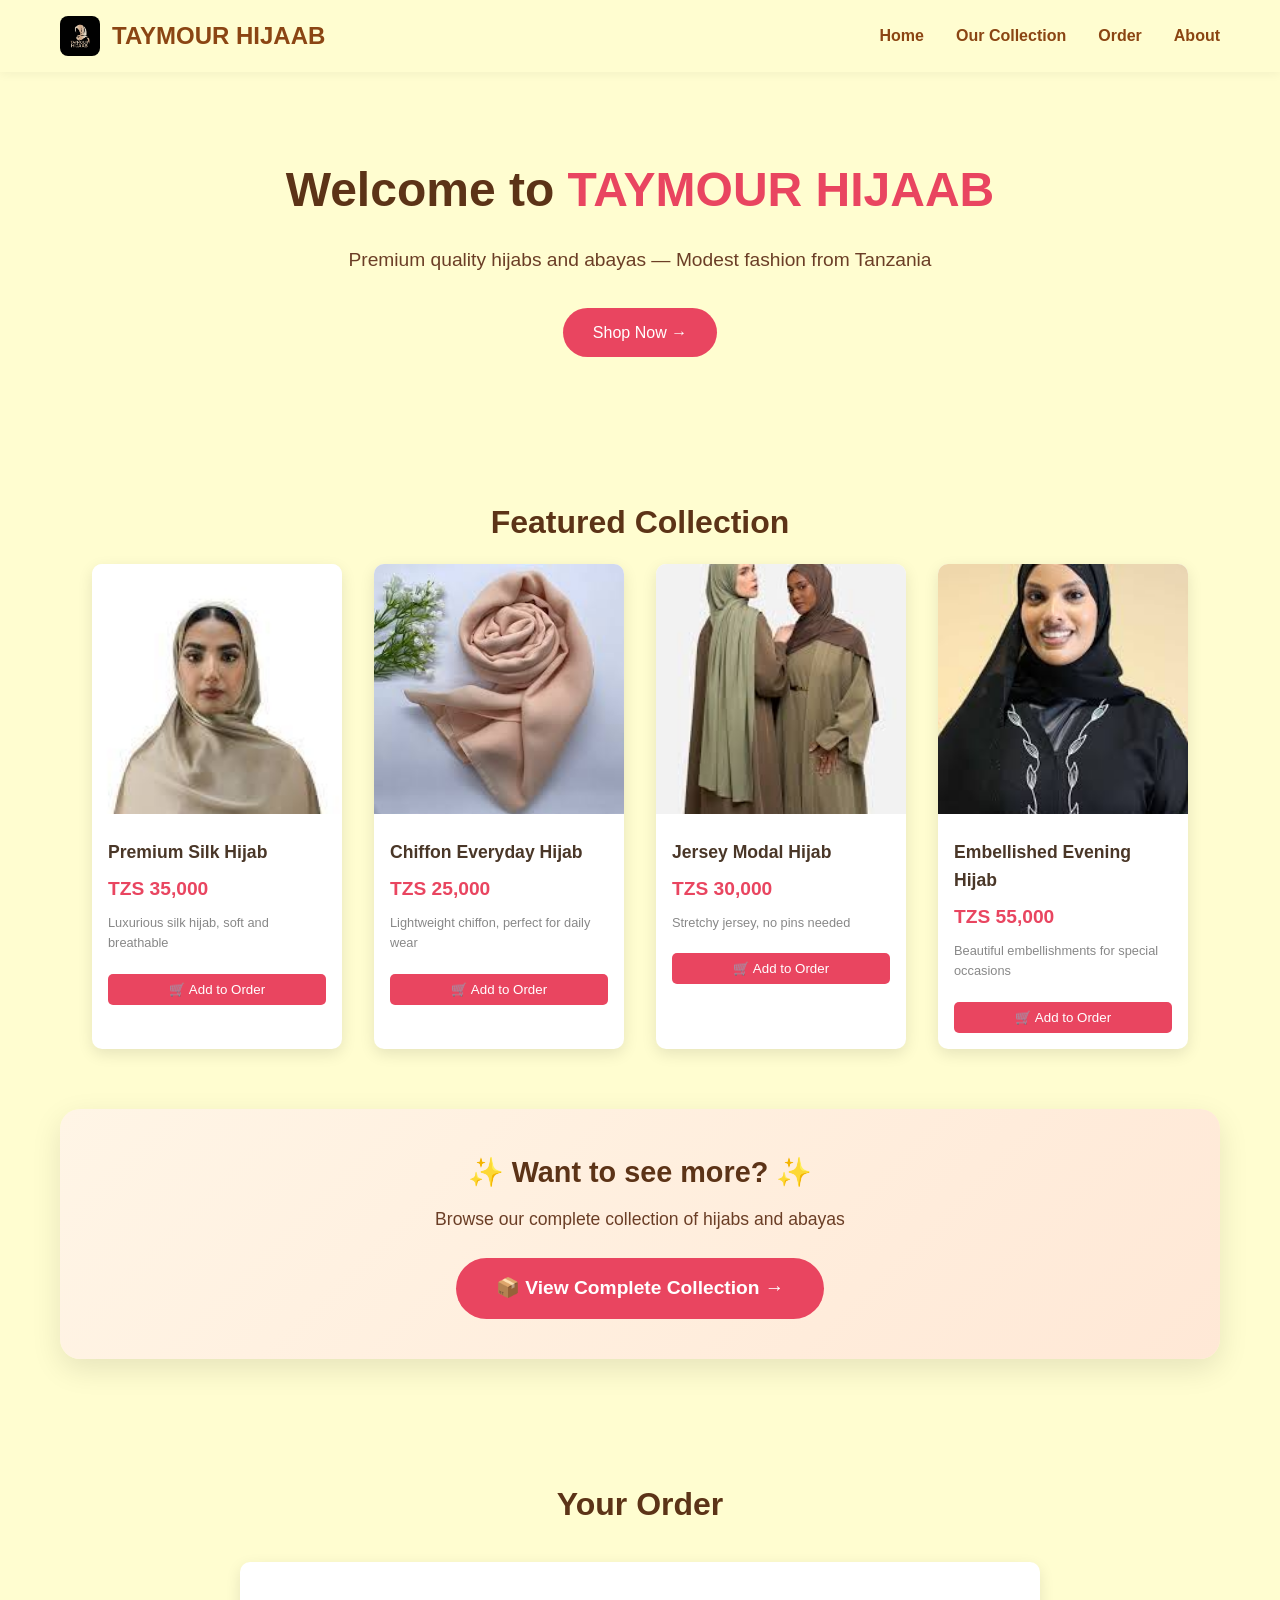
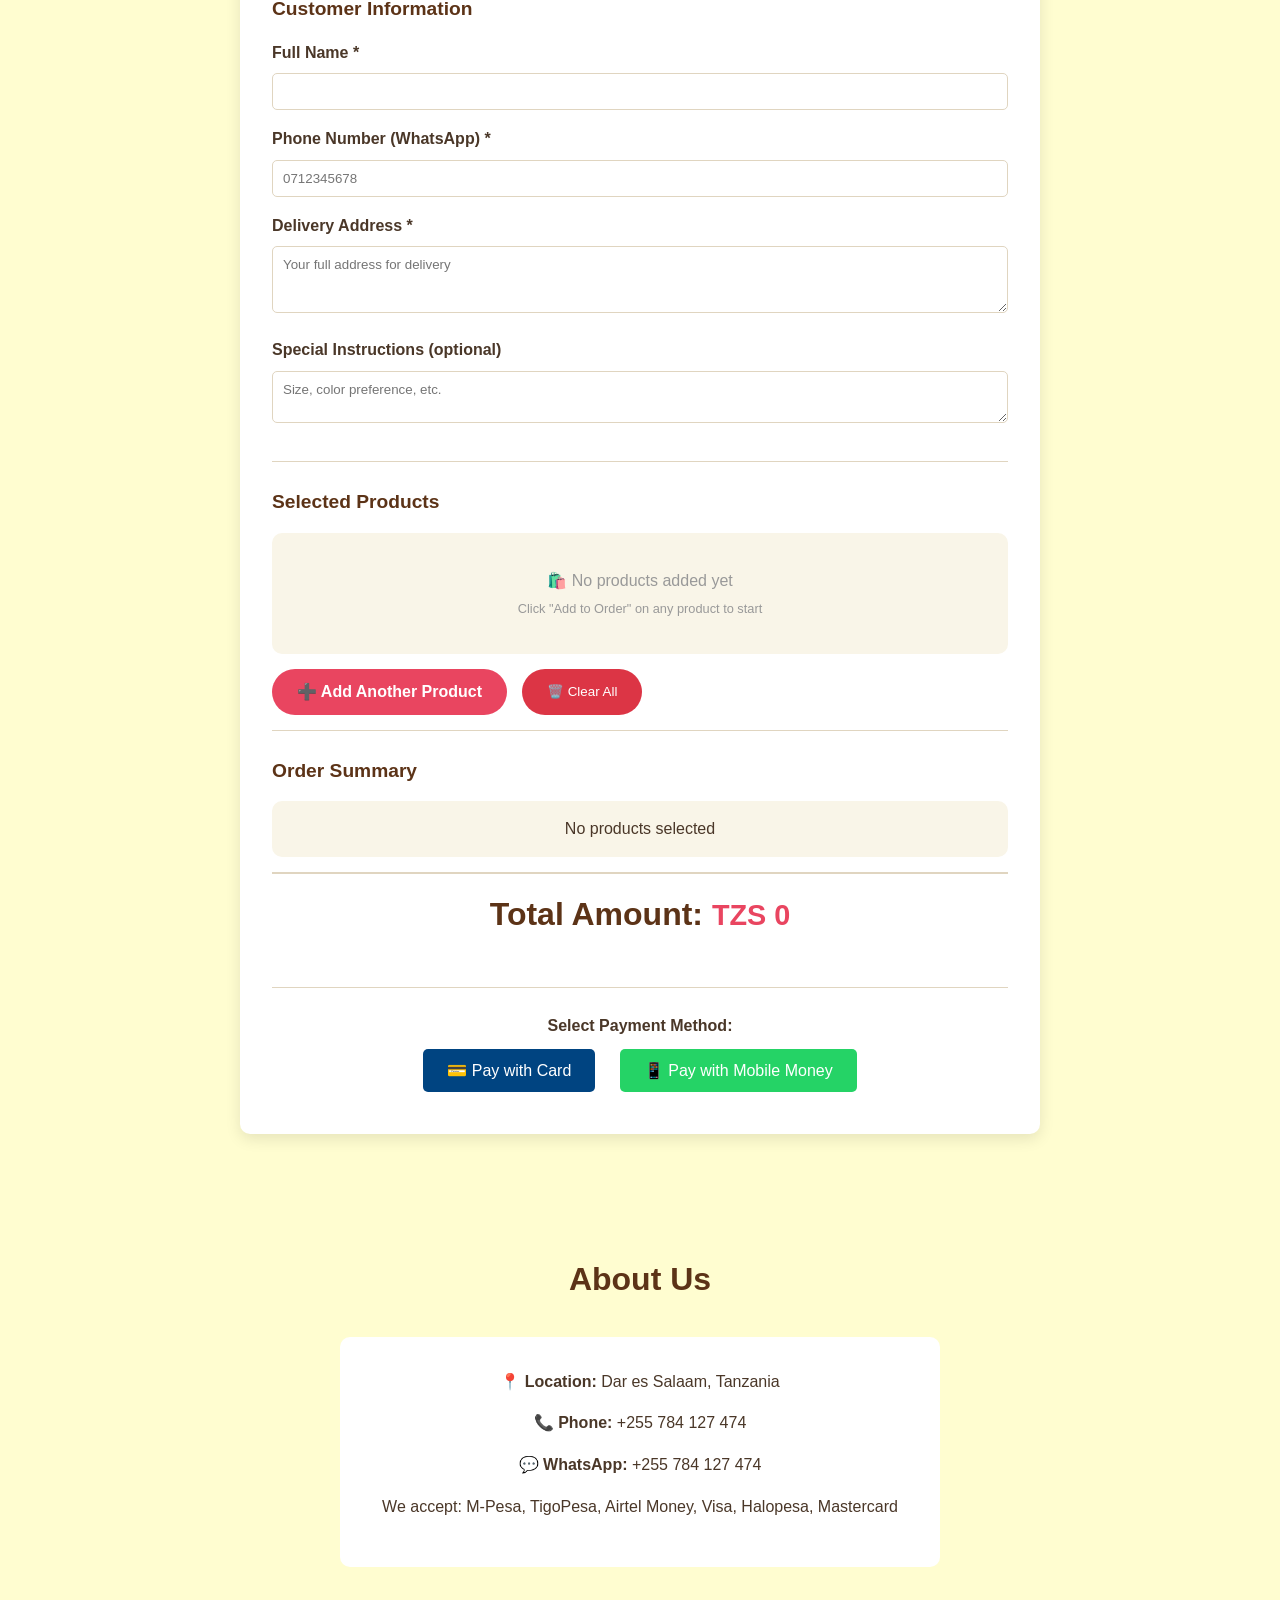
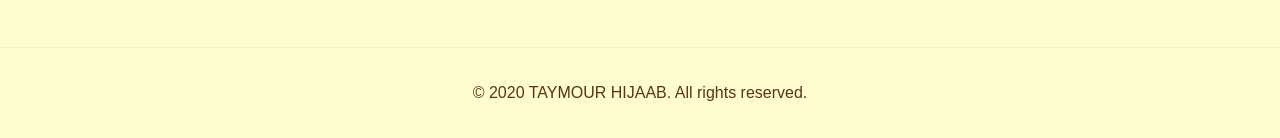
==== commit 356bff92: "Update index.html" ====
--- a/index.html
+++ b/index.html
@@ -124,7 +124,7 @@
                 <p>📍 <strong>Location:</strong> Dar es Salaam, Tanzania</p>
                 <p>📞 <strong>Phone:</strong> +255 784 127 474 </p>
                 <p>💬 <strong>WhatsApp:</strong> +255 784 127 474</p>
-                <p>We accept: M-Pesa, TigoPesa, Airtel Money, Visa, Mastercard</p>
+                <p>We accept: M-Pesa, TigoPesa, Airtel Money, Visa, Halopesa, Mastercard</p>
             </div>
         </div>
     </section>
